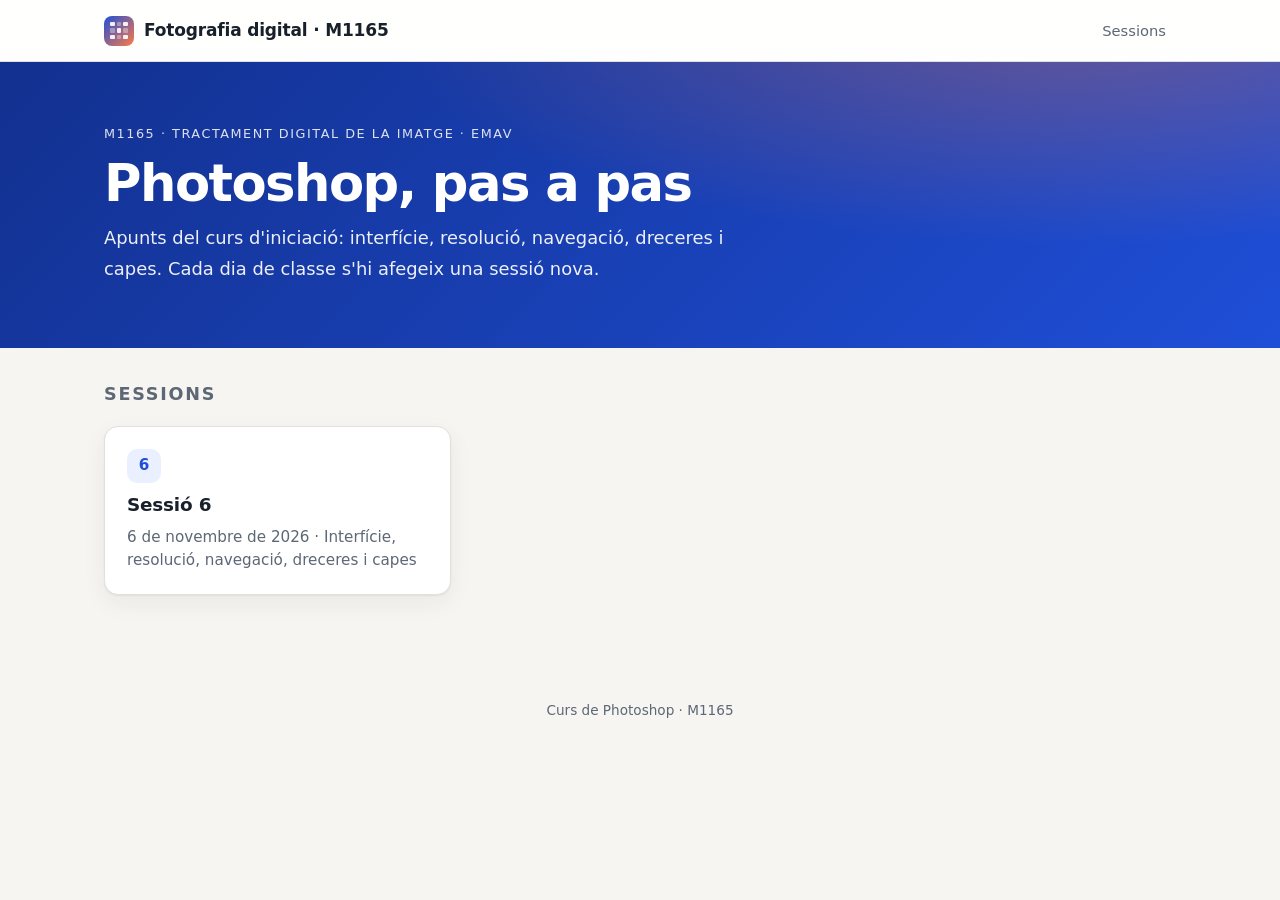
==== index.html @ d7a519c3 "Afegeix Punt 1 i Punt 2, dibuixos del teclat i dels ppi, i nou disseny Co-Authored-By: Claude Sonnet" ====
<!doctype html>
<html lang="ca"><head><meta charset="utf-8"><meta name="viewport" content="width=device-width,initial-scale=1">
<title>Photoshop · M1165 Tractament Digital de la Imatge</title><link rel="stylesheet" href="style.css"></head>
<body><div class="bar"><div class="in"><a class="brand" href="index.html"><span class="logo"><i></i><i></i><i></i><i></i><i></i><i></i><i></i><i></i><i></i></span> Fotografia digital · M1165</a><span class="sp"></span><a class="nav" href="index.html">Sessions</a></div></div>
<header class="hero"><div class="in"><span class="eyebrow">M1165 · Tractament Digital de la Imatge · EMAV</span>
<h1>Photoshop, pas a pas</h1>
<p>Apunts del curs d'iniciació: interfície, resolució, navegació, dreceres i capes. Cada dia de classe s'hi afegeix una sessió nova.</p></div></header>
<main class="wrap"><h2 class="sec">Sessions</h2>
<ul class="cards">
<li><a class="card" href="sessio-6.html"><span class="num">6</span><b>Sessió 6</b><span>6 de novembre de 2026 · Interfície, resolució, navegació, dreceres i capes</span></a></li>
</ul></main>
<footer>Curs de Photoshop · M1165</footer>
</body></html>
---- style.css ----
:root{
  --bg:#f6f5f1;--paper:#fff;--ink:#17202b;--quiet:#5d6775;--line:#e2e0d8;
  --brand:#1f4fd8;--brand-2:#12308f;--tint:#eaf0ff;--warm:#ff7a45;--ok:#e7f6ee;
  --radius:14px;--shadow:0 1px 2px rgba(20,30,50,.06),0 8px 24px rgba(20,30,50,.06);
}
*{box-sizing:border-box}
html{scroll-behavior:smooth}
body{margin:0;background:var(--bg);color:var(--ink);font:17px/1.7 "Inter",system-ui,-apple-system,"Segoe UI",Roboto,sans-serif;-webkit-font-smoothing:antialiased}
a{color:var(--brand)}
/* top bar */
.bar{position:sticky;top:0;z-index:10;background:rgba(255,255,255,.92);backdrop-filter:blur(8px);border-bottom:1px solid var(--line)}
.bar .in{max-width:1120px;margin:0 auto;padding:12px 24px;display:flex;align-items:center;gap:14px}
.brand{display:flex;align-items:center;gap:10px;color:var(--ink);text-decoration:none;font-weight:700;letter-spacing:-.01em}
.logo{width:30px;height:30px;border-radius:8px;background:linear-gradient(135deg,var(--brand),var(--warm));display:grid;grid-template-columns:repeat(3,1fr);grid-template-rows:repeat(3,1fr);gap:2px;padding:6px}
.logo i{background:rgba(255,255,255,.9);border-radius:1px}
.logo i:nth-child(2n){background:rgba(255,255,255,.35)}
.bar .sp{flex:1}
.bar a.nav{font-size:.92rem;color:var(--quiet);text-decoration:none;padding:6px 10px;border-radius:8px}
.bar a.nav:hover{background:var(--tint);color:var(--brand)}
/* hero */
.hero{background:radial-gradient(1200px 400px at 85% -20%,rgba(255,122,69,.35),transparent 60%),linear-gradient(135deg,var(--brand-2),var(--brand));color:#fff}
.hero .in{max-width:1120px;margin:0 auto;padding:56px 24px 64px}
.hero .eyebrow{display:inline-block;font-size:.8rem;letter-spacing:.12em;text-transform:uppercase;opacity:.85;margin-bottom:10px}
.hero h1{font:800 clamp(2rem,5vw,3.2rem)/1.1 "Inter",system-ui,sans-serif;letter-spacing:-.03em;margin:0 0 12px;border:0}
.hero p{max-width:640px;font-size:1.12rem;opacity:.92;margin:0}
.hero .chip{display:inline-block;margin-top:20px;background:rgba(255,255,255,.16);border:1px solid rgba(255,255,255,.3);padding:6px 14px;border-radius:999px;font-size:.9rem}
/* layout */
.wrap{max-width:1120px;margin:0 auto;padding:32px 24px 80px}
.cards{list-style:none;padding:0;margin:0;display:grid;gap:16px;grid-template-columns:repeat(auto-fill,minmax(260px,1fr))}
.card{display:flex;flex-direction:column;gap:6px;height:100%;padding:22px;background:var(--paper);border:1px solid var(--line);border-radius:var(--radius);box-shadow:var(--shadow);text-decoration:none;color:var(--ink);transition:transform .15s,border-color .15s}
.card:hover{transform:translateY(-3px);border-color:var(--brand)}
.card .num{width:34px;height:34px;border-radius:10px;background:var(--tint);color:var(--brand);font-weight:800;display:grid;place-items:center}
.card b{font-size:1.15rem;letter-spacing:-.01em}
.card span{color:var(--quiet);font-size:.95rem;line-height:1.5}
h2.sec{font-size:1.1rem;text-transform:uppercase;letter-spacing:.1em;color:var(--quiet);margin:0 0 16px}
/* article */
.layout{display:grid;grid-template-columns:240px minmax(0,1fr);gap:40px;align-items:start}
.toc{position:sticky;top:76px;max-height:calc(100vh - 100px);overflow:auto;font-size:.9rem;padding-right:8px}
.toc b{display:block;text-transform:uppercase;letter-spacing:.1em;font-size:.75rem;color:var(--quiet);margin-bottom:8px}
.toc a{display:block;padding:5px 10px;border-left:2px solid var(--line);color:var(--quiet);text-decoration:none;line-height:1.35}
.toc a:hover,.toc a.on{border-color:var(--brand);color:var(--brand);background:var(--tint)}
article{background:var(--paper);border:1px solid var(--line);border-radius:var(--radius);box-shadow:var(--shadow);padding:40px 44px}
article h1{font:800 2.2rem/1.15 "Inter",system-ui,sans-serif;letter-spacing:-.03em;margin:0 0 .6em}
article h2{font-size:1.5rem;letter-spacing:-.02em;margin:2.2em 0 .5em;padding:0 0 .35em;border-bottom:2px solid var(--tint);scroll-margin-top:80px}
article h3{font-size:1.15rem;margin:1.7em 0 .3em;color:var(--brand-2);scroll-margin-top:80px}
article p,article li{max-width:70ch}
article li{margin:.25em 0}
article img{display:block;max-width:100%;height:auto;margin:1.4em auto;border:1px solid var(--line);border-radius:12px;padding:12px;background:#fff}
article blockquote{margin:1.2em 0;padding:14px 20px;background:var(--tint);border-left:4px solid var(--brand);border-radius:0 12px 12px 0}
article blockquote p{margin:0}
article table{border-collapse:separate;border-spacing:0;width:100%;margin:1.3em 0;font-size:.95rem;display:block;overflow-x:auto;border:1px solid var(--line);border-radius:12px}
article th,article td{padding:10px 14px;text-align:left;vertical-align:top;border-bottom:1px solid var(--line)}
article th{background:var(--tint);color:var(--brand-2);font-weight:700;white-space:nowrap}
article tr:last-child td{border-bottom:0}
article tbody tr:nth-child(even) td{background:#fafaf7}
article strong{font-weight:650}
article code{background:#f0efea;padding:1px 6px;border-radius:5px;font-size:.9em}
.pager{display:flex;justify-content:space-between;gap:12px;margin-top:28px}
.pager a{flex:1;padding:14px 18px;background:var(--paper);border:1px solid var(--line);border-radius:12px;text-decoration:none;color:var(--ink);box-shadow:var(--shadow)}
.pager a small{display:block;color:var(--quiet);font-size:.8rem;text-transform:uppercase;letter-spacing:.08em}
.pager a:hover{border-color:var(--brand)}
.pager a.next{text-align:right}
footer{text-align:center;color:var(--quiet);font-size:.85rem;padding:24px}
@media(max-width:900px){.layout{grid-template-columns:1fr}.toc{display:none}article{padding:24px 20px}}
@media print{.bar,.toc,.pager,footer{display:none}article{border:0;box-shadow:none;padding:0}}
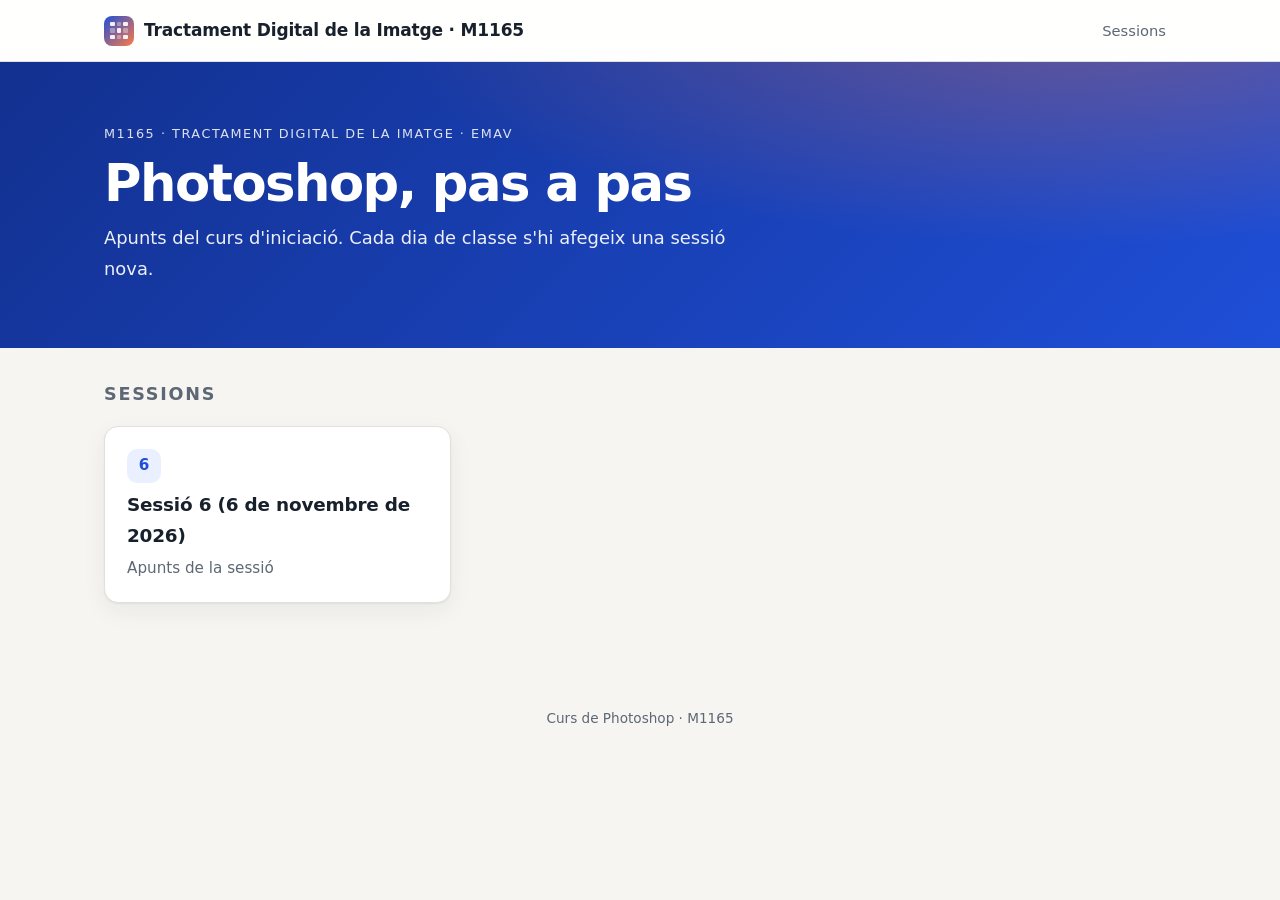
==== commit 38e0f7fa: "Ajusta nom del curs, capçalera i data de la sessio 6 Co-Authored-By: Claude Sonnet 5.5 <noreply@anth" ====
--- a/index.html
+++ b/index.html
@@ -1,13 +1,13 @@
 <!doctype html>
 <html lang="ca"><head><meta charset="utf-8"><meta name="viewport" content="width=device-width,initial-scale=1">
 <title>Photoshop · M1165 Tractament Digital de la Imatge</title><link rel="stylesheet" href="style.css"></head>
-<body><div class="bar"><div class="in"><a class="brand" href="index.html"><span class="logo"><i></i><i></i><i></i><i></i><i></i><i></i><i></i><i></i><i></i></span> Fotografia digital · M1165</a><span class="sp"></span><a class="nav" href="index.html">Sessions</a></div></div>
+<body><div class="bar"><div class="in"><a class="brand" href="index.html"><span class="logo"><i></i><i></i><i></i><i></i><i></i><i></i><i></i><i></i><i></i></span> Tractament Digital de la Imatge · M1165</a><span class="sp"></span><a class="nav" href="index.html">Sessions</a></div></div>
 <header class="hero"><div class="in"><span class="eyebrow">M1165 · Tractament Digital de la Imatge · EMAV</span>
 <h1>Photoshop, pas a pas</h1>
-<p>Apunts del curs d'iniciació: interfície, resolució, navegació, dreceres i capes. Cada dia de classe s'hi afegeix una sessió nova.</p></div></header>
+<p>Apunts del curs d'iniciació. Cada dia de classe s'hi afegeix una sessió nova.</p></div></header>
 <main class="wrap"><h2 class="sec">Sessions</h2>
 <ul class="cards">
-<li><a class="card" href="sessio-6.html"><span class="num">6</span><b>Sessió 6</b><span>6 de novembre de 2026 · Interfície, resolució, navegació, dreceres i capes</span></a></li>
+<li><a class="card" href="sessio-6.html"><span class="num">6</span><b>Sessió 6 (6 de novembre de 2026)</b><span>Apunts de la sessió</span></a></li>
 </ul></main>
 <footer>Curs de Photoshop · M1165</footer>
 </body></html>
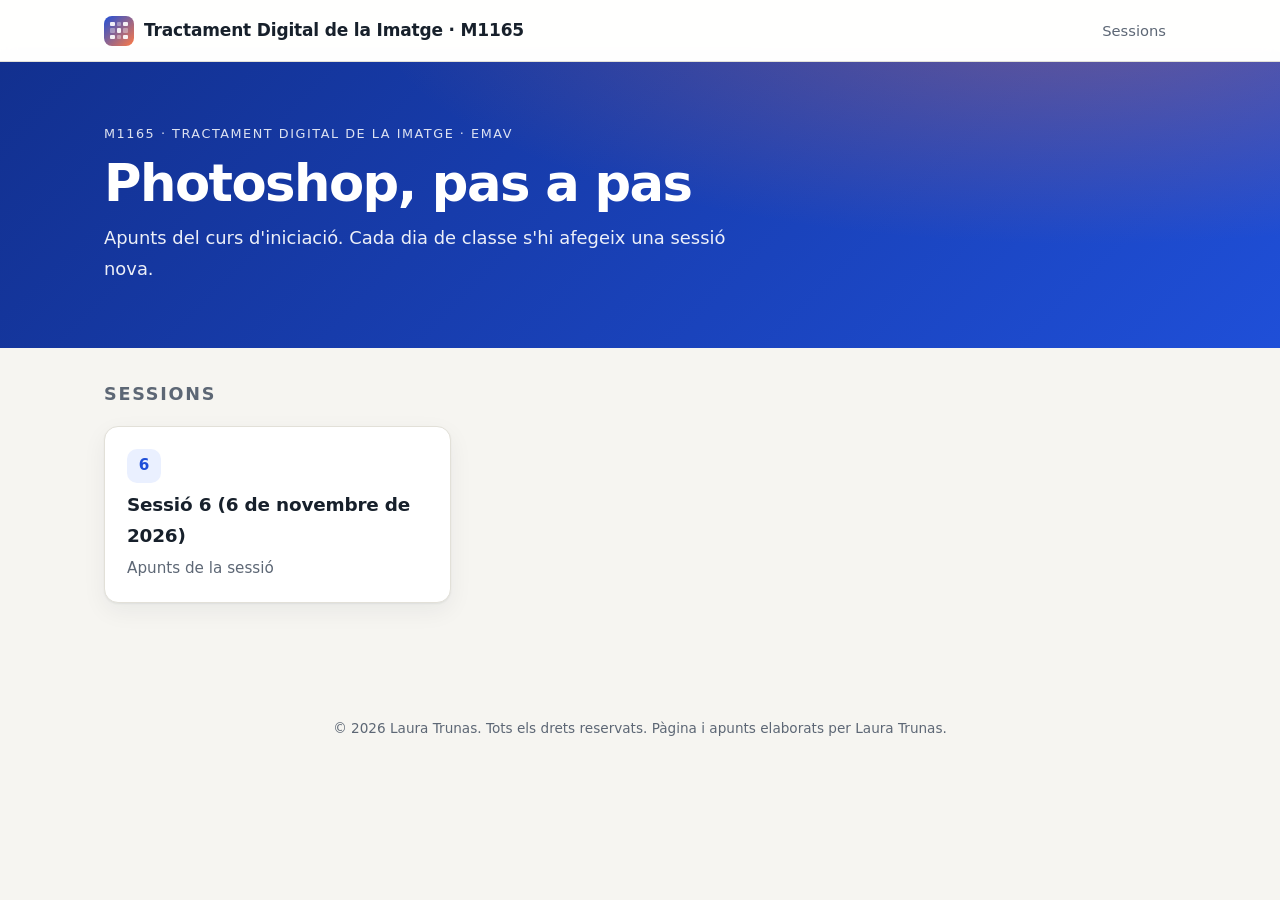
==== commit b0e212ee: "Afegeix copyright de Laura Trunas Co-Authored-By: Claude Sonnet 5.5 <noreply@anthropic.com> Claude-S" ====
--- a/index.html
+++ b/index.html
@@ -9,5 +9,5 @@
 <ul class="cards">
 <li><a class="card" href="sessio-6.html"><span class="num">6</span><b>Sessió 6 (6 de novembre de 2026)</b><span>Apunts de la sessió</span></a></li>
 </ul></main>
-<footer>Curs de Photoshop · M1165</footer>
+<footer><p class="copy">© 2026 Laura Trunas. Tots els drets reservats. Pàgina i apunts elaborats per Laura Trunas.</p></footer>
 </body></html>
--- a/style.css
+++ b/style.css
@@ -63,3 +63,5 @@
 footer{text-align:center;color:var(--quiet);font-size:.85rem;padding:24px}
 @media(max-width:900px){.layout{grid-template-columns:1fr}.toc{display:none}article{padding:24px 20px}}
 @media print{.bar,.toc,.pager,footer{display:none}article{border:0;box-shadow:none;padding:0}}
+
+footer .copy{margin:10px 0 0}
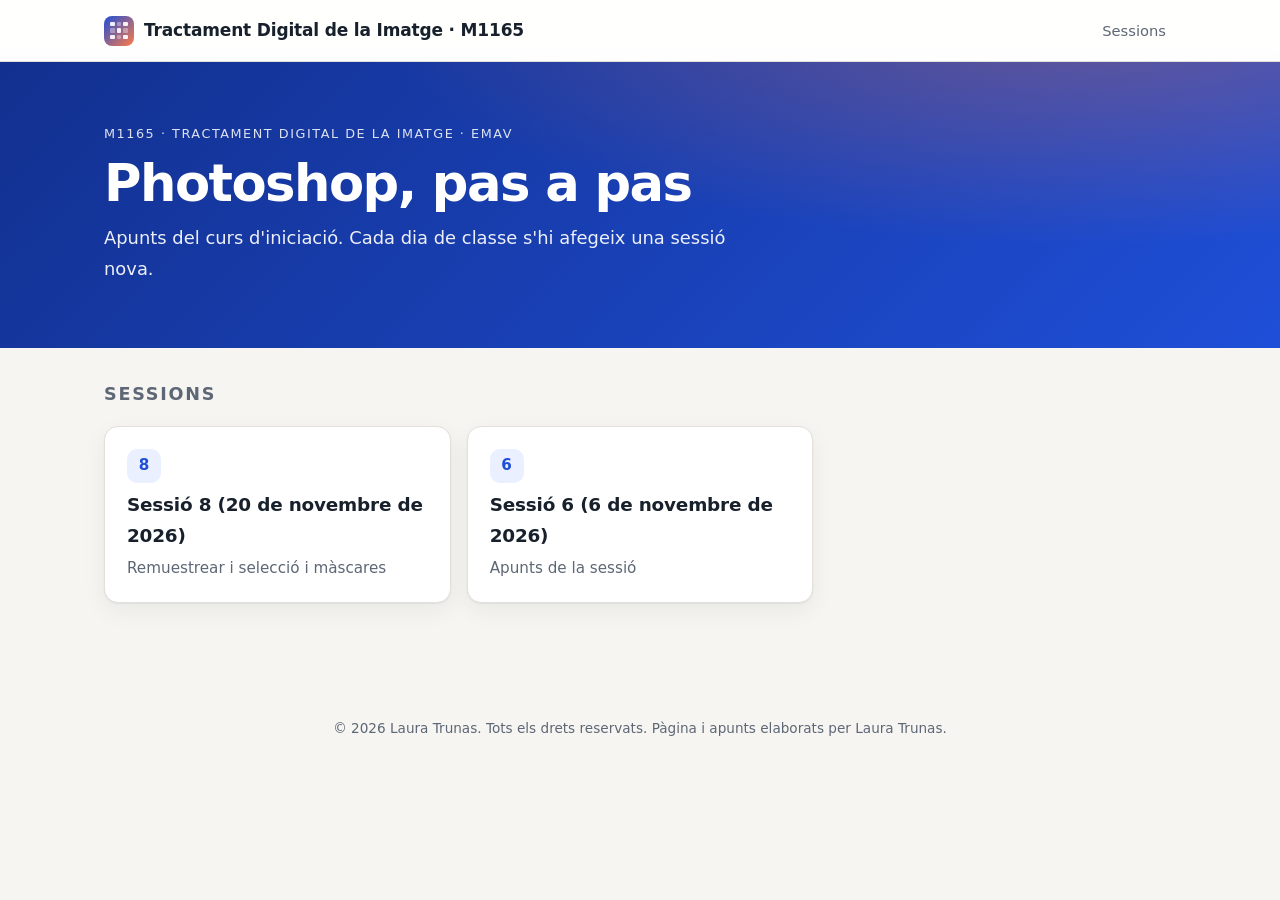
==== commit ab011cfe: "Sessió 8: pàgina de sessió, targeta a l'índex i ordre de pàgines Co-Authored-By: Claude Sonnet 5.5 <" ====
--- a/index.html
+++ b/index.html
@@ -7,6 +7,7 @@
 <p>Apunts del curs d'iniciació. Cada dia de classe s'hi afegeix una sessió nova.</p></div></header>
 <main class="wrap"><h2 class="sec">Sessions</h2>
 <ul class="cards">
+<li><a class="card" href="sessio-8.html"><span class="num">8</span><b>Sessió 8 (20 de novembre de 2026)</b><span>Remuestrear i selecció i màscares</span></a></li>
 <li><a class="card" href="sessio-6.html"><span class="num">6</span><b>Sessió 6 (6 de novembre de 2026)</b><span>Apunts de la sessió</span></a></li>
 </ul></main>
 <footer><p class="copy">© 2026 Laura Trunas. Tots els drets reservats. Pàgina i apunts elaborats per Laura Trunas.</p></footer>
--- a/style.css
+++ b/style.css
@@ -65,3 +65,4 @@
 @media print{.bar,.toc,.pager,footer{display:none}article{border:0;box-shadow:none;padding:0}}
 
 footer .copy{margin:10px 0 0}
+article img{max-height:640px;width:auto;max-width:100%}
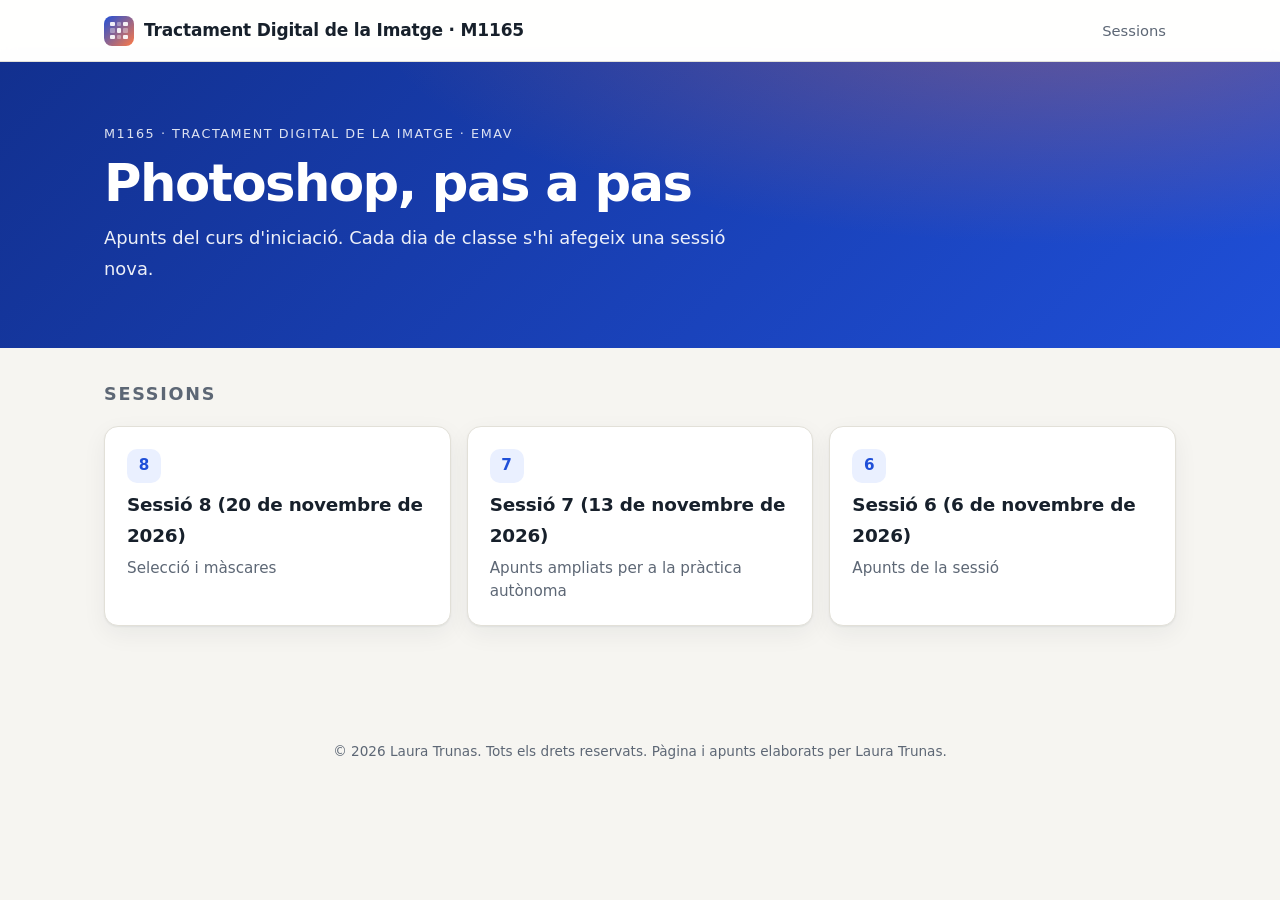
==== commit 2242ea81: "Sessió 7 (apunts per a la pràctica) i Sessió 8 (selecció i màscares amb alpha, X i dibuixos) Co-Auth" ====
--- a/index.html
+++ b/index.html
@@ -7,7 +7,8 @@
 <p>Apunts del curs d'iniciació. Cada dia de classe s'hi afegeix una sessió nova.</p></div></header>
 <main class="wrap"><h2 class="sec">Sessions</h2>
 <ul class="cards">
-<li><a class="card" href="sessio-8.html"><span class="num">8</span><b>Sessió 8 (20 de novembre de 2026)</b><span>Remuestrear i selecció i màscares</span></a></li>
+<li><a class="card" href="sessio-8.html"><span class="num">8</span><b>Sessió 8 (20 de novembre de 2026)</b><span>Selecció i màscares</span></a></li>
+<li><a class="card" href="sessio-7.html"><span class="num">7</span><b>Sessió 7 (13 de novembre de 2026)</b><span>Apunts ampliats per a la pràctica autònoma</span></a></li>
 <li><a class="card" href="sessio-6.html"><span class="num">6</span><b>Sessió 6 (6 de novembre de 2026)</b><span>Apunts de la sessió</span></a></li>
 </ul></main>
 <footer><p class="copy">© 2026 Laura Trunas. Tots els drets reservats. Pàgina i apunts elaborats per Laura Trunas.</p></footer>
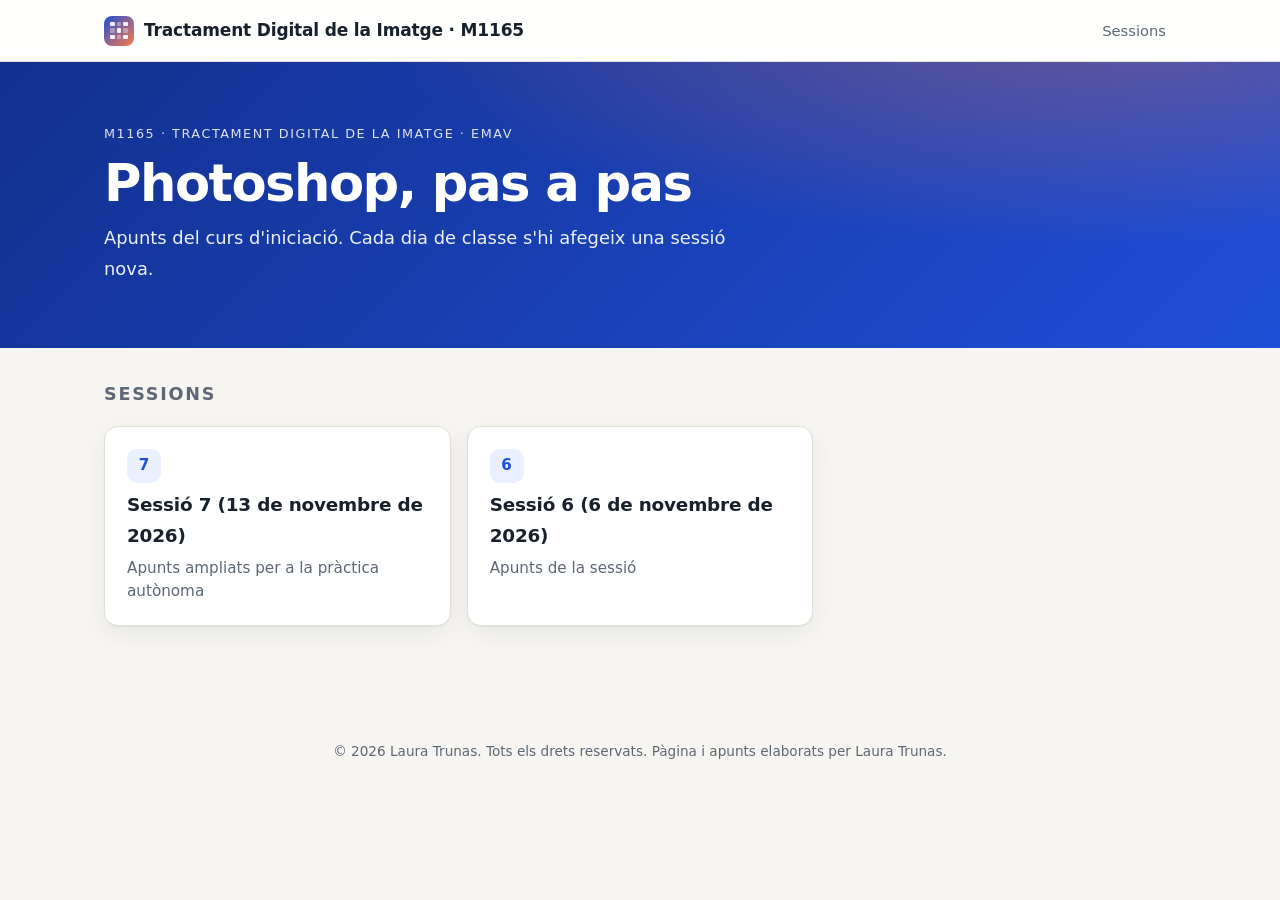
==== commit 870c0def: "Sessió 7: Remuestrear (repàs), Calcular píxels i calculadora de píxels Co-Authored-By: Claude Sonnet" ====
--- a/index.html
+++ b/index.html
@@ -7,7 +7,6 @@
 <p>Apunts del curs d'iniciació. Cada dia de classe s'hi afegeix una sessió nova.</p></div></header>
 <main class="wrap"><h2 class="sec">Sessions</h2>
 <ul class="cards">
-<li><a class="card" href="sessio-8.html"><span class="num">8</span><b>Sessió 8 (20 de novembre de 2026)</b><span>Selecció i màscares</span></a></li>
 <li><a class="card" href="sessio-7.html"><span class="num">7</span><b>Sessió 7 (13 de novembre de 2026)</b><span>Apunts ampliats per a la pràctica autònoma</span></a></li>
 <li><a class="card" href="sessio-6.html"><span class="num">6</span><b>Sessió 6 (6 de novembre de 2026)</b><span>Apunts de la sessió</span></a></li>
 </ul></main>
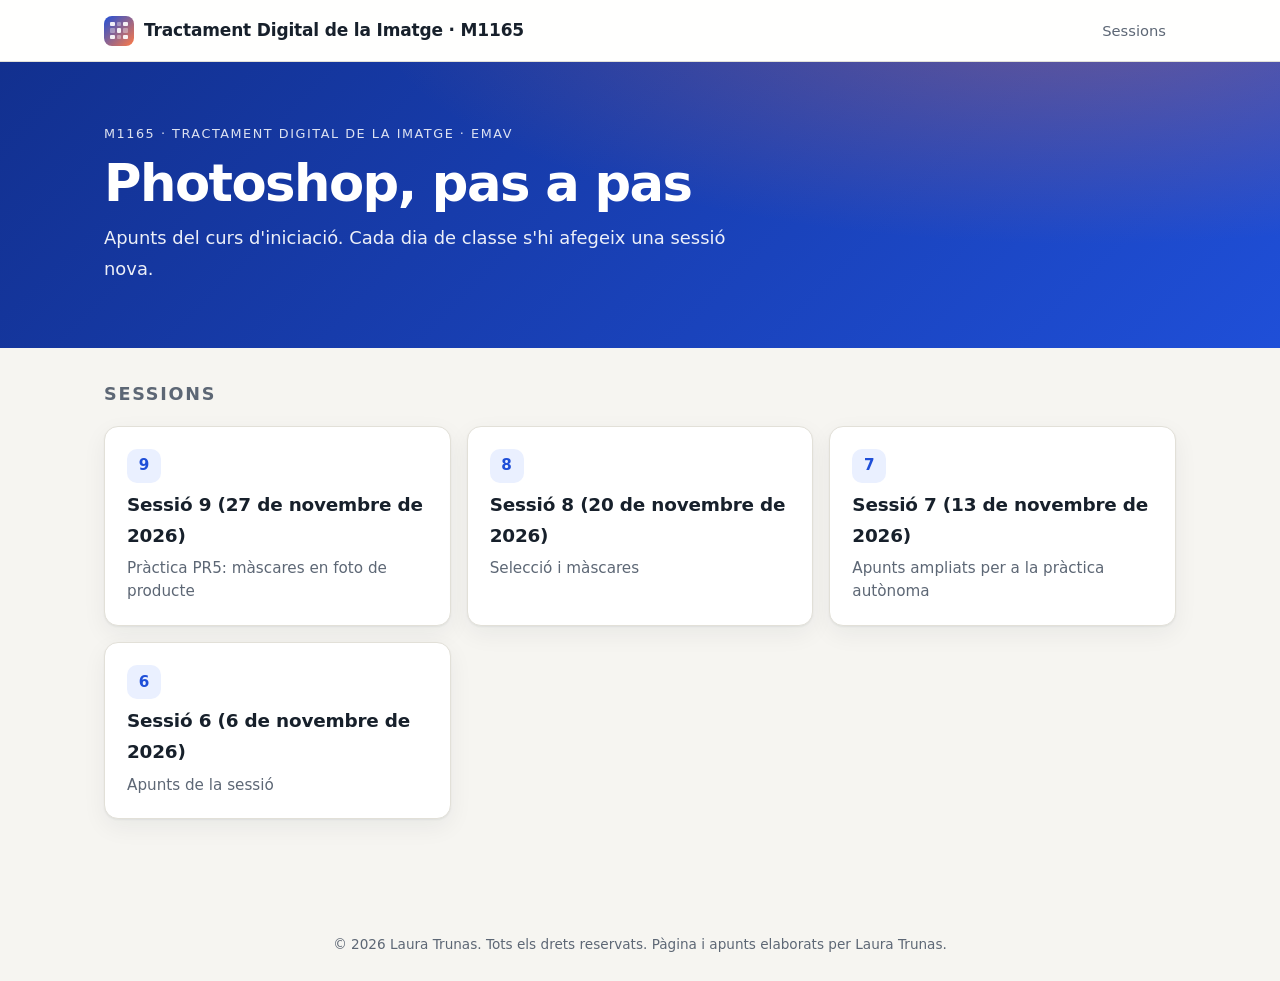
==== commit b1568fa1: "Publica les sessions 8 i 9 Co-Authored-By: Claude Sonnet 5.5 <noreply@anthropic.com> Claude-Session:" ====
--- a/index.html
+++ b/index.html
@@ -7,6 +7,8 @@
 <p>Apunts del curs d'iniciació. Cada dia de classe s'hi afegeix una sessió nova.</p></div></header>
 <main class="wrap"><h2 class="sec">Sessions</h2>
 <ul class="cards">
+<li><a class="card" href="sessio-9.html"><span class="num">9</span><b>Sessió 9 (27 de novembre de 2026)</b><span>Pràctica PR5: màscares en foto de producte</span></a></li>
+<li><a class="card" href="sessio-8.html"><span class="num">8</span><b>Sessió 8 (20 de novembre de 2026)</b><span>Selecció i màscares</span></a></li>
 <li><a class="card" href="sessio-7.html"><span class="num">7</span><b>Sessió 7 (13 de novembre de 2026)</b><span>Apunts ampliats per a la pràctica autònoma</span></a></li>
 <li><a class="card" href="sessio-6.html"><span class="num">6</span><b>Sessió 6 (6 de novembre de 2026)</b><span>Apunts de la sessió</span></a></li>
 </ul></main>
--- a/style.css
+++ b/style.css
@@ -66,3 +66,6 @@
 
 footer .copy{margin:10px 0 0}
 article img{max-height:640px;width:auto;max-width:100%}
+
+article img.ic,img.ic{width:1.05em;height:1.05em;vertical-align:-.17em;margin:0 .4em 0 0;border:0;border-radius:0;box-shadow:none;background:none;padding:0;display:inline}
+button img.ic{width:1.1em;height:1.1em}
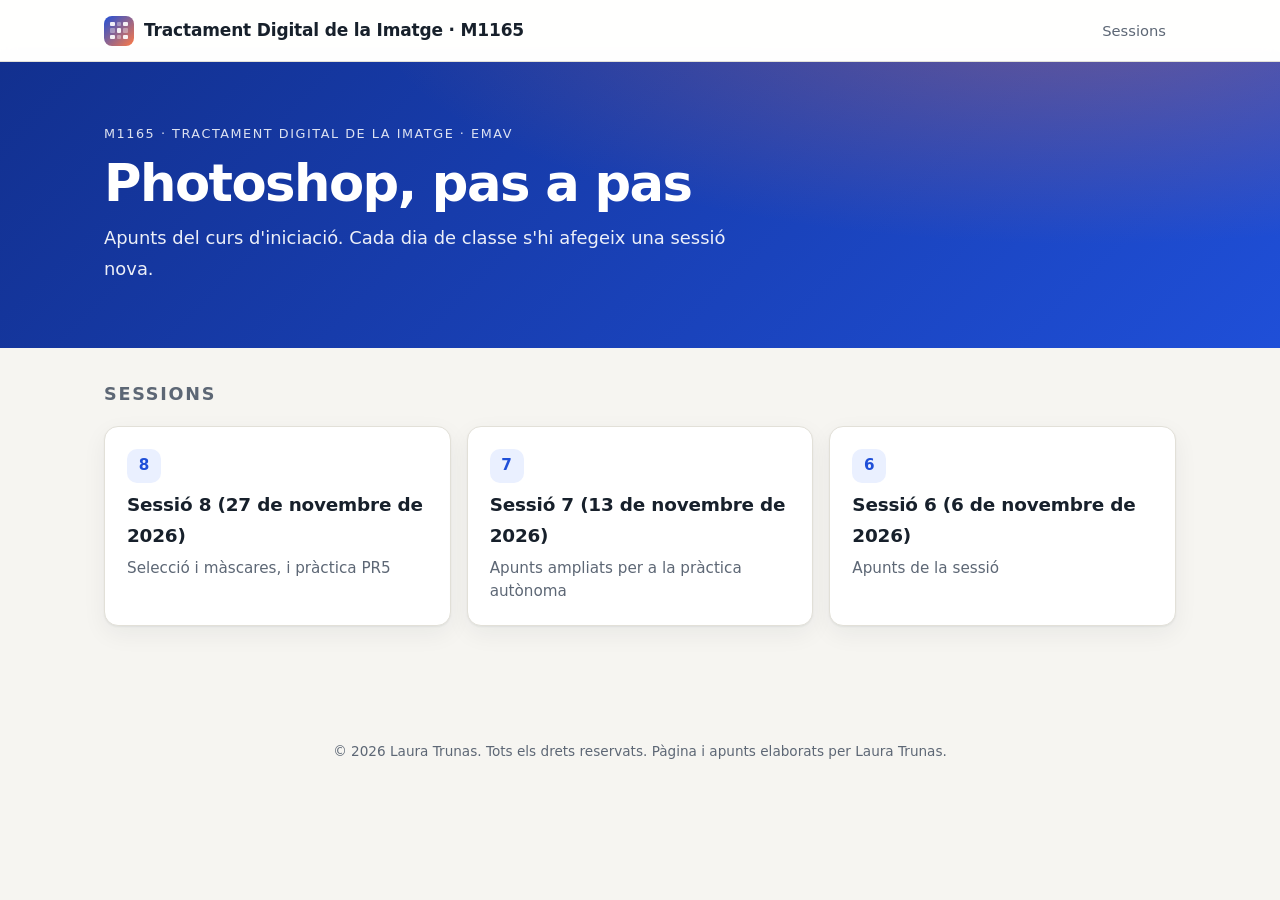
==== commit f90b7928: "Uneix la sessió 9 a la sessió 8 (27 de novembre): el 20 no hi va haver classe Co-Authored-By: Claude" ====
--- a/index.html
+++ b/index.html
@@ -7,8 +7,7 @@
 <p>Apunts del curs d'iniciació. Cada dia de classe s'hi afegeix una sessió nova.</p></div></header>
 <main class="wrap"><h2 class="sec">Sessions</h2>
 <ul class="cards">
-<li><a class="card" href="sessio-9.html"><span class="num">9</span><b>Sessió 9 (27 de novembre de 2026)</b><span>Pràctica PR5: màscares en foto de producte</span></a></li>
-<li><a class="card" href="sessio-8.html"><span class="num">8</span><b>Sessió 8 (20 de novembre de 2026)</b><span>Selecció i màscares</span></a></li>
+<li><a class="card" href="sessio-8.html"><span class="num">8</span><b>Sessió 8 (27 de novembre de 2026)</b><span>Selecció i màscares, i pràctica PR5</span></a></li>
 <li><a class="card" href="sessio-7.html"><span class="num">7</span><b>Sessió 7 (13 de novembre de 2026)</b><span>Apunts ampliats per a la pràctica autònoma</span></a></li>
 <li><a class="card" href="sessio-6.html"><span class="num">6</span><b>Sessió 6 (6 de novembre de 2026)</b><span>Apunts de la sessió</span></a></li>
 </ul></main>
